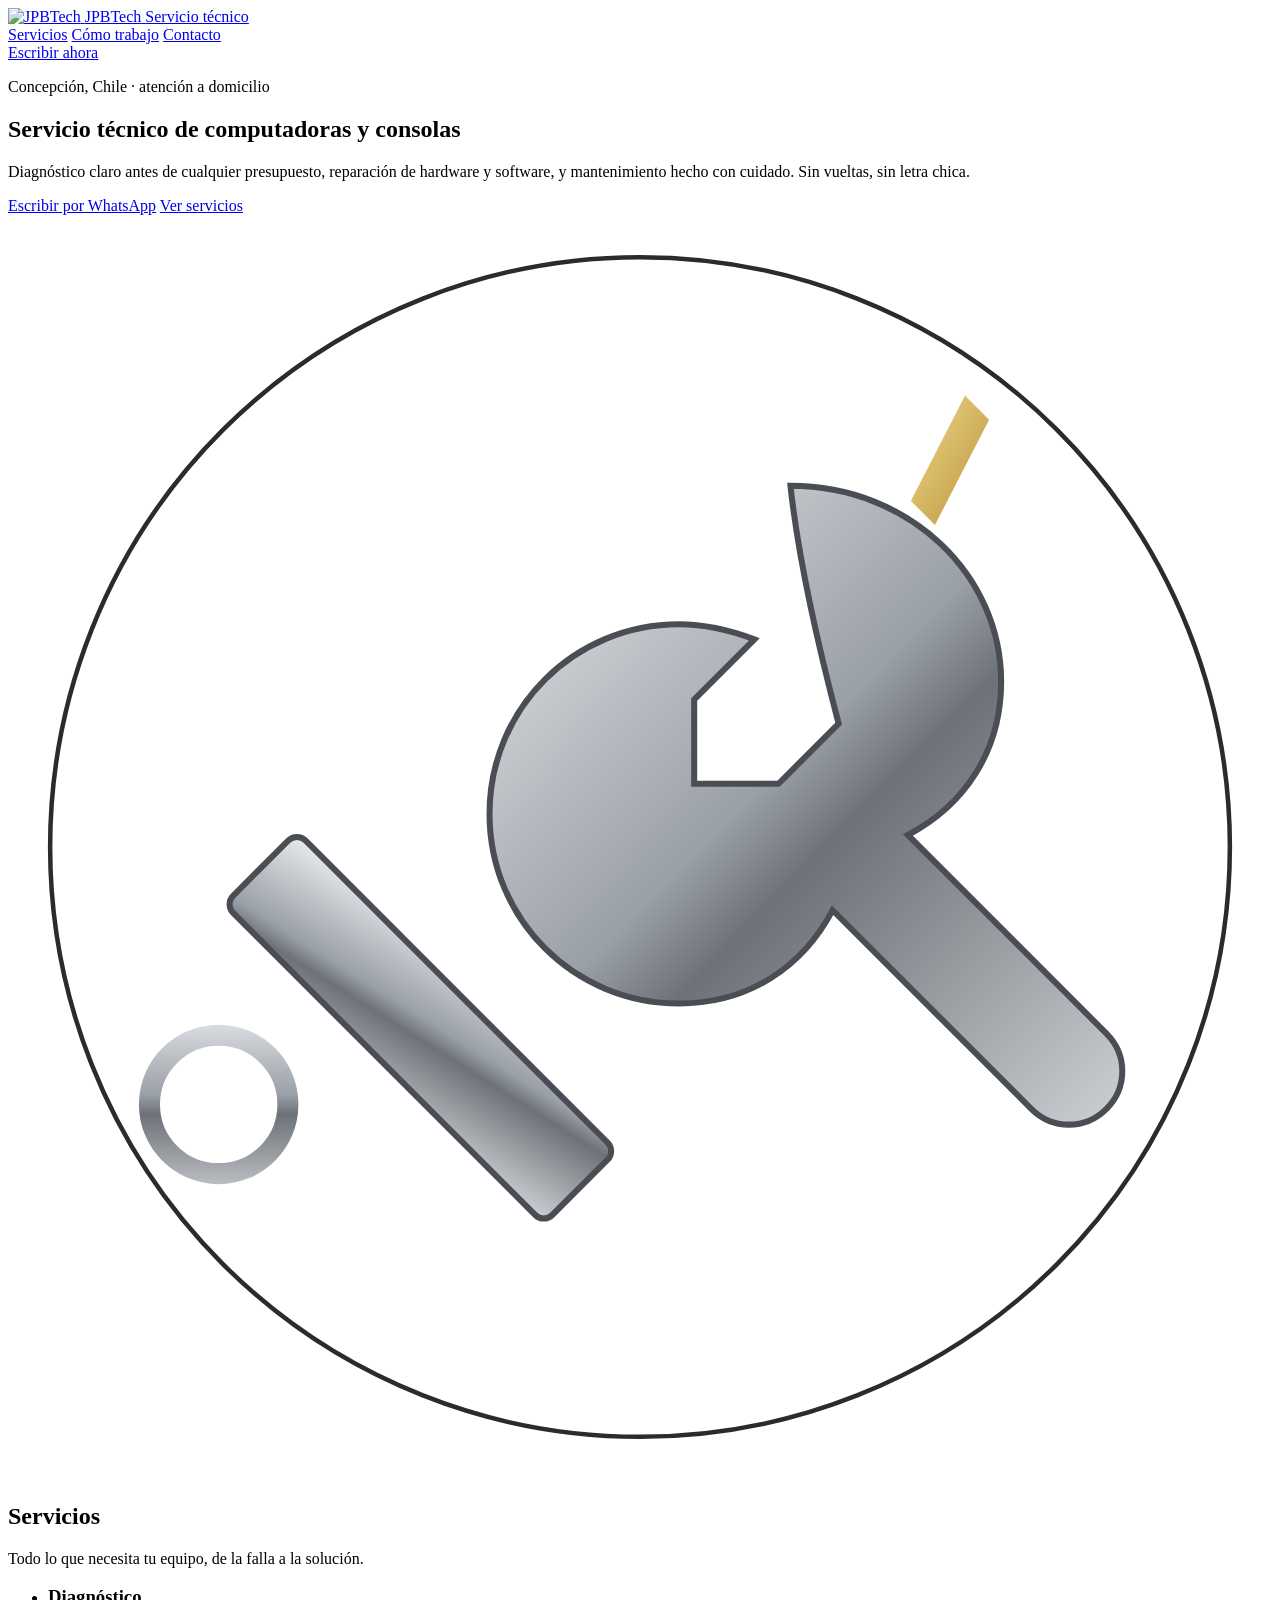
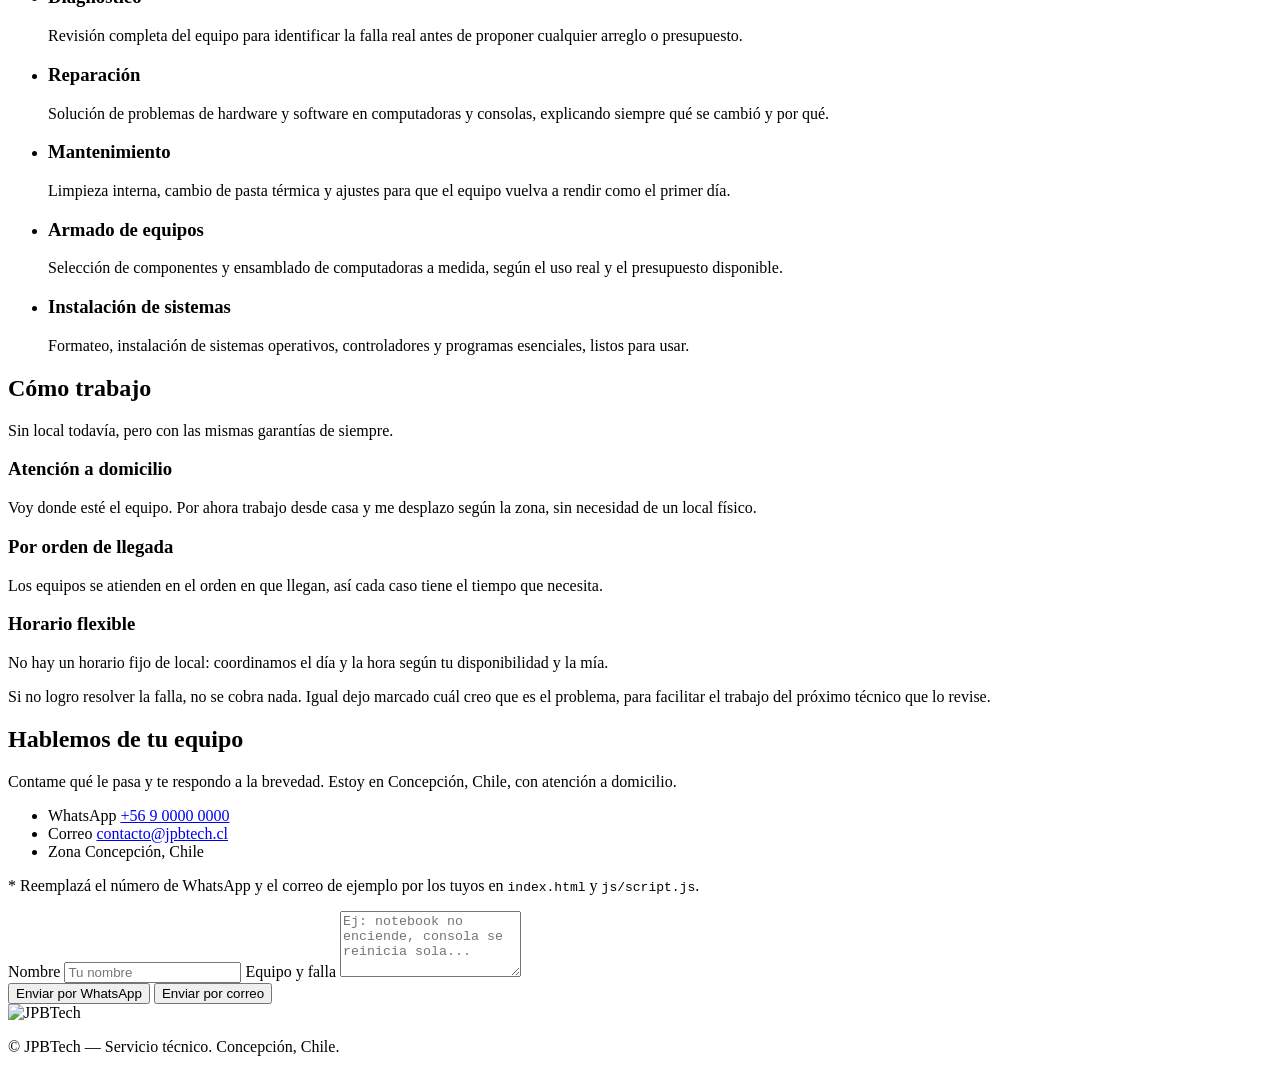
==== index.html @ 325e41e8 "Add files via upload" ====
<!DOCTYPE html>
<html lang="es">
<head>
<meta charset="UTF-8">
<meta name="viewport" content="width=device-width, initial-scale=1.0">
<title>JPBTech — Servicio Técnico de Computadoras y Consolas</title>
<meta name="description" content="Reparación, diagnóstico, mantenimiento y armado de computadoras y consolas en Concepción. Atención a domicilio.">
<link rel="icon" href="assets/logo.jpg">
<link rel="preconnect" href="https://fonts.googleapis.com">
<link rel="preconnect" href="https://fonts.gstatic.com" crossorigin>
<link href="https://fonts.googleapis.com/css2?family=Playfair+Display:ital,wght@0,500;0,600;1,500&family=Inter:wght@400;500;600&display=swap" rel="stylesheet">
<link rel="stylesheet" href="css/style.css">
</head>
<body>

<header class="site-header">
  <div class="wrap header-inner">
    <a href="#top" class="brand">
      <img src="assets/logo.jpg" alt="JPBTech" class="brand-mark">
      <span class="brand-text">
        <span class="brand-name">JPBTech</span>
        <span class="brand-sub">Servicio técnico</span>
      </span>
    </a>
    <nav class="main-nav" aria-label="Navegación principal">
      <a href="#servicios">Servicios</a>
      <a href="#como-trabajo">Cómo trabajo</a>
      <a href="#contacto">Contacto</a>
    </nav>
    <a href="#contacto" class="btn btn-ghost nav-cta">Escribir ahora</a>
  </div>
</header>

<main id="top">

  <!-- HERO -->
  <section class="hero">
    <div class="wrap hero-inner">
      <div class="hero-copy">
        <p class="hero-kicker">Concepción, Chile · atención a domicilio</p>
        <h1 class="hero-title">
          <span class="hero-title-script">Servicio técnico</span>
          <span class="hero-title-main">de computadoras y consolas</span>
        </h1>
        <p class="hero-lead">
          Diagnóstico claro antes de cualquier presupuesto, reparación de hardware
          y software, y mantenimiento hecho con cuidado. Sin vueltas, sin letra chica.
        </p>
        <div class="hero-actions">
          <a href="#contacto" class="btn btn-primary">Escribir por WhatsApp</a>
          <a href="#servicios" class="btn btn-outline">Ver servicios</a>
        </div>
      </div>
      <div class="hero-art" aria-hidden="true">
        <svg viewBox="0 0 420 420" class="tools-svg">
          <defs>
            <linearGradient id="chrome" x1="0%" y1="0%" x2="100%" y2="100%">
              <stop offset="0%" stop-color="#e9ebee"/>
              <stop offset="45%" stop-color="#9aa0a7"/>
              <stop offset="55%" stop-color="#6d7278"/>
              <stop offset="100%" stop-color="#cdd0d4"/>
            </linearGradient>
            <linearGradient id="gold" x1="0%" y1="0%" x2="100%" y2="100%">
              <stop offset="0%" stop-color="#f1d98a"/>
              <stop offset="100%" stop-color="#b8923b"/>
            </linearGradient>
          </defs>
          <circle cx="210" cy="210" r="196" fill="none" stroke="#2a2b2d" stroke-width="1.5"/>
          <g class="tool-wrench">
            <path d="M260 90 C300 90 330 120 330 155 C330 178 318 196 299 206 L365 272 C372 279 372 290 365 297 C358 304 347 304 340 297 L274 231 C264 250 246 262 223 262 C188 262 160 234 160 199 C160 164 188 136 223 136 C232 136 240 138 248 141 L228 161 L228 189 L256 189 L276 169 C271 150 263 118 260 90 Z"
                  fill="url(#chrome)" stroke="#4a4e54" stroke-width="2"/>
          </g>
          <g class="tool-iron">
            <rect x="96" y="205" width="150" height="34" rx="4" transform="rotate(45 96 205)" fill="url(#chrome)" stroke="#4a4e54" stroke-width="2"/>
            <rect x="70" y="263" width="46" height="46" rx="23" transform="rotate(45 70 263)" fill="none" stroke="url(#chrome)" stroke-width="7"/>
            <path d="M300 95 L318 60 L326 68 L308 103 Z" fill="url(#gold)"/>
          </g>
        </svg>
      </div>
    </div>
  </section>

  <!-- SERVICIOS -->
  <section id="servicios" class="services">
    <div class="wrap">
      <h2 class="section-title">Servicios</h2>
      <p class="section-lead">Todo lo que necesita tu equipo, de la falla a la solución.</p>

      <ul class="service-list">
        <li class="service-row">
          <h3>Diagnóstico</h3>
          <p>Revisión completa del equipo para identificar la falla real antes de proponer cualquier arreglo o presupuesto.</p>
        </li>
        <li class="service-row">
          <h3>Reparación</h3>
          <p>Solución de problemas de hardware y software en computadoras y consolas, explicando siempre qué se cambió y por qué.</p>
        </li>
        <li class="service-row">
          <h3>Mantenimiento</h3>
          <p>Limpieza interna, cambio de pasta térmica y ajustes para que el equipo vuelva a rendir como el primer día.</p>
        </li>
        <li class="service-row">
          <h3>Armado de equipos</h3>
          <p>Selección de componentes y ensamblado de computadoras a medida, según el uso real y el presupuesto disponible.</p>
        </li>
        <li class="service-row">
          <h3>Instalación de sistemas</h3>
          <p>Formateo, instalación de sistemas operativos, controladores y programas esenciales, listos para usar.</p>
        </li>
      </ul>
    </div>
  </section>

  <!-- COMO TRABAJO -->
  <section id="como-trabajo" class="how">
    <div class="wrap how-inner">
      <div class="how-head">
        <h2 class="section-title">Cómo trabajo</h2>
        <p class="section-lead">Sin local todavía, pero con las mismas garantías de siempre.</p>
      </div>
      <div class="how-points">
        <div class="how-point">
          <h3>Atención a domicilio</h3>
          <p>Voy donde esté el equipo. Por ahora trabajo desde casa y me desplazo según la zona, sin necesidad de un local físico.</p>
        </div>
        <div class="how-point">
          <h3>Por orden de llegada</h3>
          <p>Los equipos se atienden en el orden en que llegan, así cada caso tiene el tiempo que necesita.</p>
        </div>
        <div class="how-point">
          <h3>Horario flexible</h3>
          <p>No hay un horario fijo de local: coordinamos el día y la hora según tu disponibilidad y la mía.</p>
        </div>
      </div>

      <p class="how-guarantee">
        Si no logro resolver la falla, no se cobra nada. Igual dejo marcado cuál creo
        que es el problema, para facilitar el trabajo del próximo técnico que lo revise.
      </p>
    </div>
  </section>

  <!-- CONTACTO -->
  <section id="contacto" class="contact">
    <div class="wrap contact-inner">
      <div class="contact-info">
        <h2 class="section-title">Hablemos de tu equipo</h2>
        <p class="section-lead">
          Contame qué le pasa y te respondo a la brevedad. Estoy en Concepción, Chile,
          con atención a domicilio.
        </p>
        <ul class="contact-details">
          <li>
            <span class="contact-label">WhatsApp</span>
            <a href="https://wa.me/56900000000" target="_blank" rel="noopener">+56 9 0000 0000</a>
          </li>
          <li>
            <span class="contact-label">Correo</span>
            <a href="mailto:contacto@jpbtech.cl">contacto@jpbtech.cl</a>
          </li>
          <li>
            <span class="contact-label">Zona</span>
            <span>Concepción, Chile</span>
          </li>
        </ul>
        <p class="contact-note">
          * Reemplazá el número de WhatsApp y el correo de ejemplo por los tuyos en
          <code>index.html</code> y <code>js/script.js</code>.
        </p>
      </div>

      <form class="contact-form" id="contactForm">
        <label>
          Nombre
          <input type="text" name="nombre" required placeholder="Tu nombre">
        </label>
        <label>
          Equipo y falla
          <textarea name="mensaje" rows="4" required placeholder="Ej: notebook no enciende, consola se reinicia sola..."></textarea>
        </label>
        <div class="contact-form-actions">
          <button type="submit" class="btn btn-primary" data-action="whatsapp">Enviar por WhatsApp</button>
          <button type="submit" class="btn btn-outline" data-action="email">Enviar por correo</button>
        </div>
      </form>
    </div>
  </section>

</main>

<footer class="site-footer">
  <div class="wrap footer-inner">
    <img src="assets/logo.jpg" alt="JPBTech" class="footer-mark">
    <p>© <span id="year"></span> JPBTech — Servicio técnico. Concepción, Chile.</p>
  </div>
</footer>

<script src="js/script.js"></script>
</body>
</html>
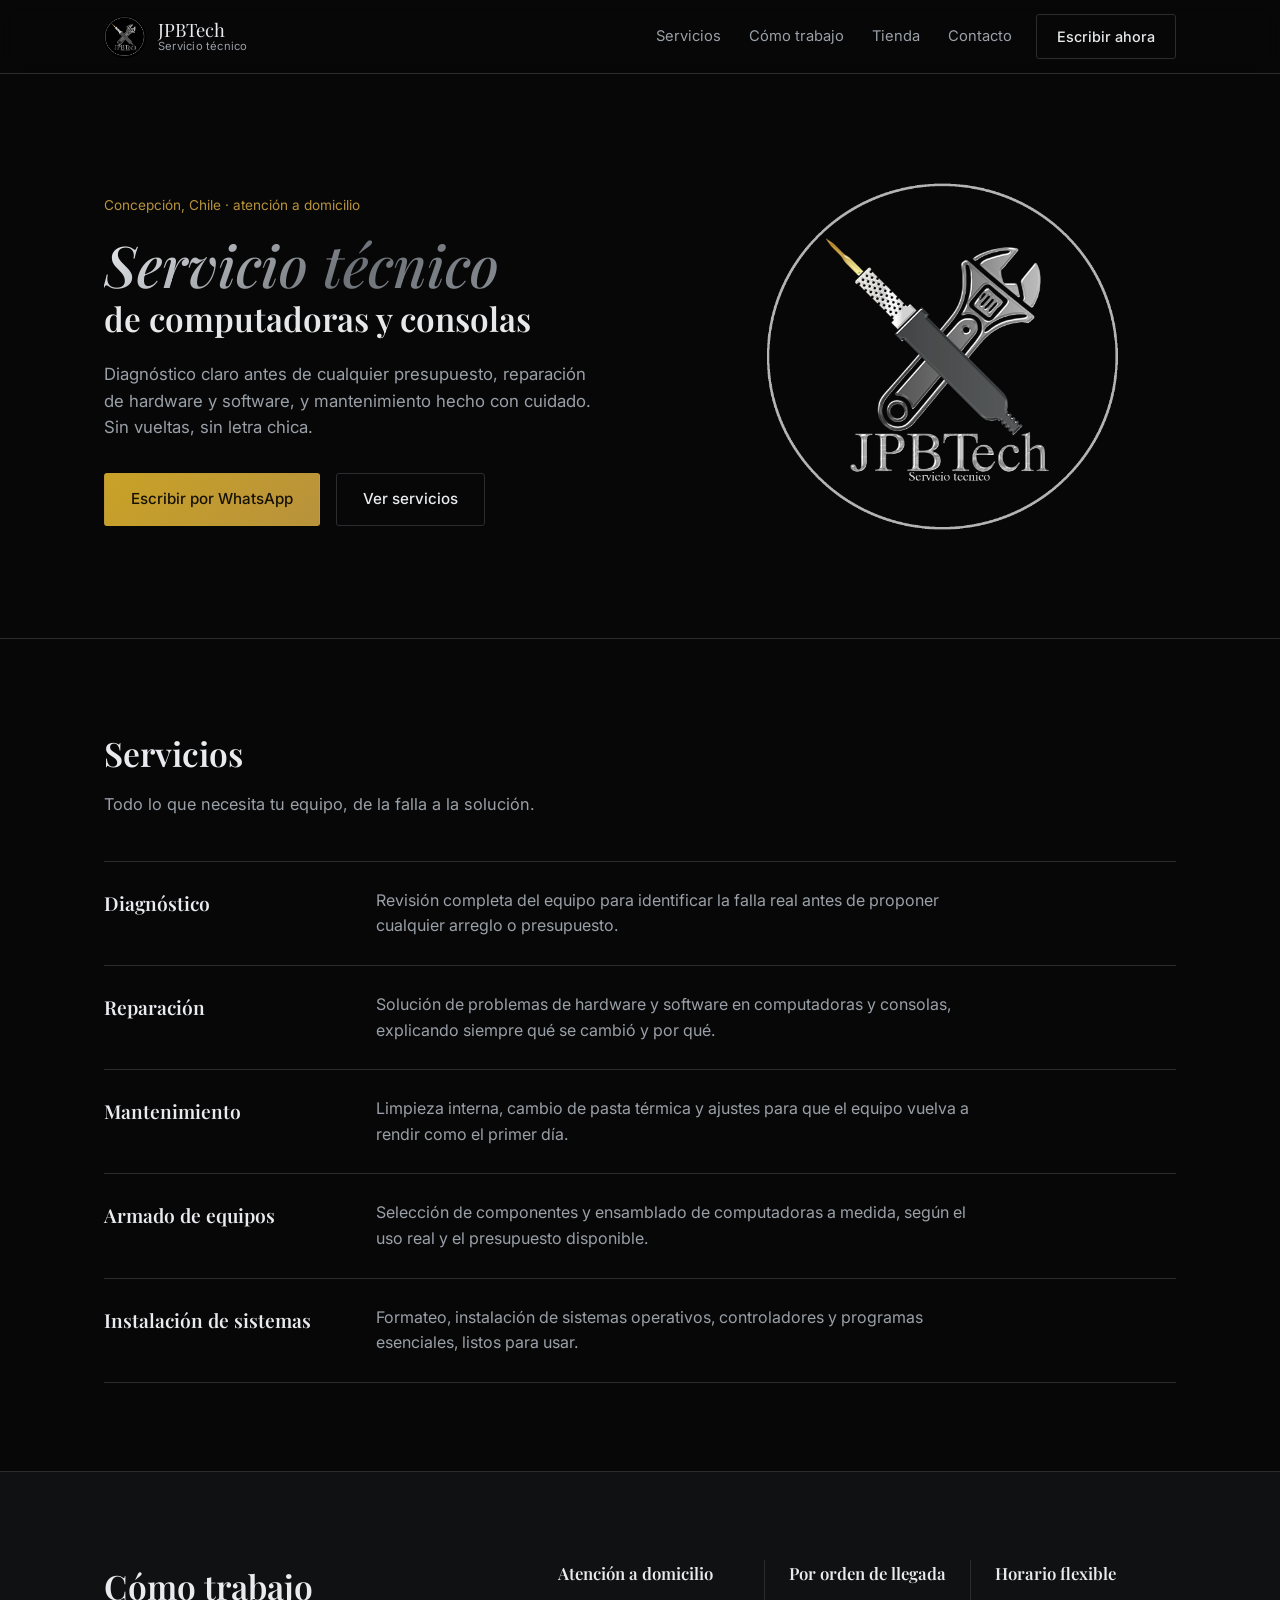
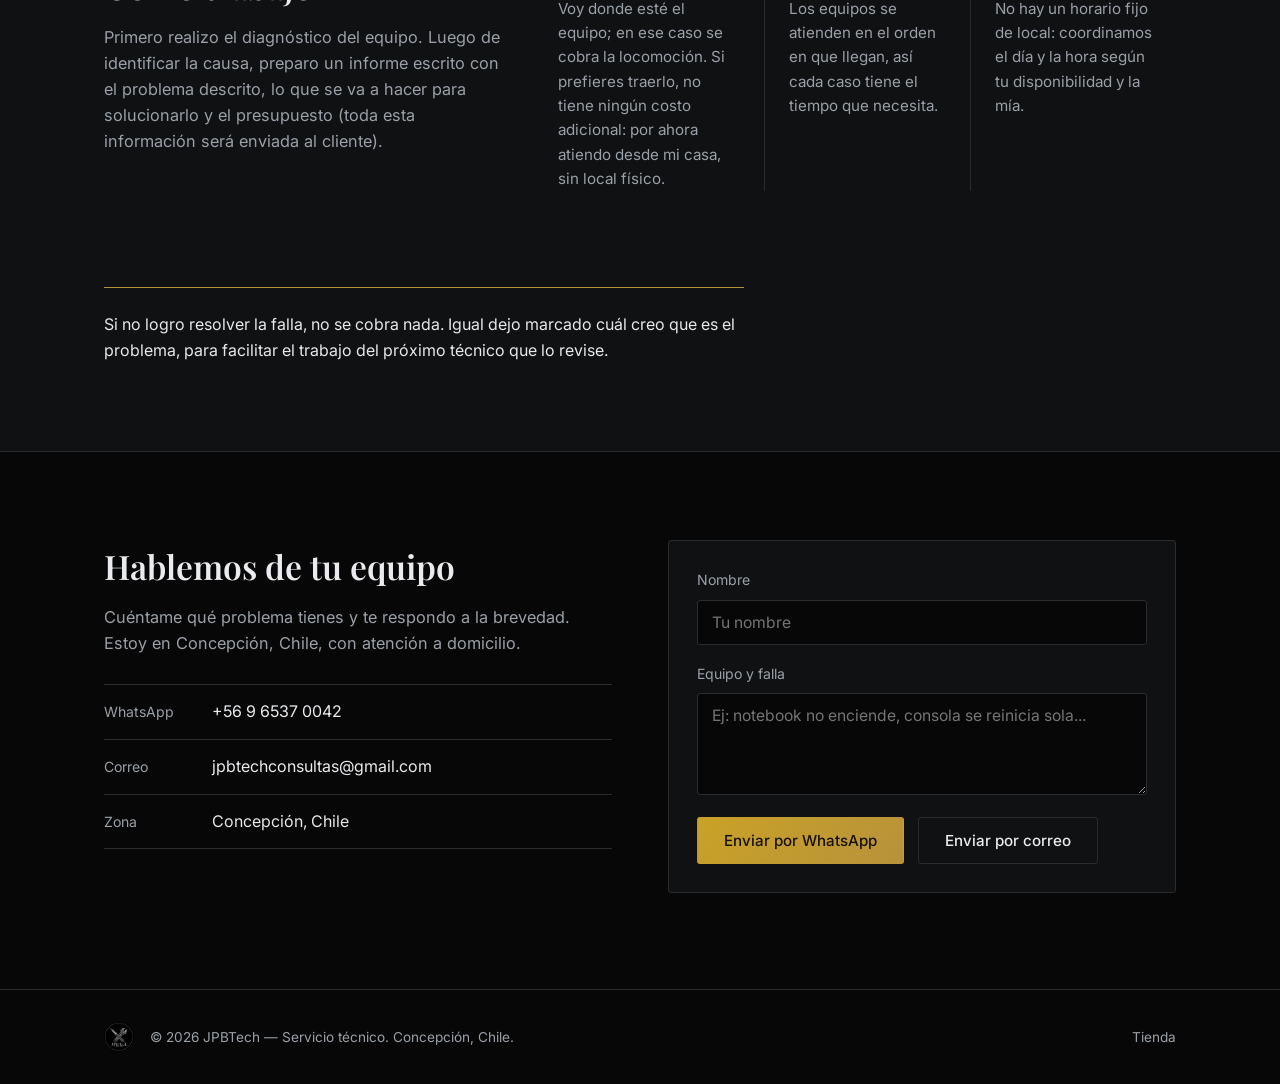
==== commit 571dca48: "Add files via upload" ====
--- a/index.html
+++ b/index.html
@@ -4,7 +4,7 @@
 <meta charset="UTF-8">
 <meta name="viewport" content="width=device-width, initial-scale=1.0">
 <title>JPBTech — Servicio Técnico de Computadoras y Consolas</title>
-<meta name="description" content="Reparación, diagnóstico, mantenimiento y armado de computadoras y consolas en Concepción. Atención a domicilio.">
+<meta name="description" content="Reparación, diagnóstico, mantenimiento y armado de computadoras y consolas en Concepción.">
 <link rel="icon" href="assets/logo.jpg">
 <link rel="preconnect" href="https://fonts.googleapis.com">
 <link rel="preconnect" href="https://fonts.gstatic.com" crossorigin>
@@ -25,6 +25,7 @@
     <nav class="main-nav" aria-label="Navegación principal">
       <a href="#servicios">Servicios</a>
       <a href="#como-trabajo">Cómo trabajo</a>
+      <a href="tienda.html" target="_blank" rel="noopener">Tienda</a>
       <a href="#contacto">Contacto</a>
     </nav>
     <a href="#contacto" class="btn btn-ghost nav-cta">Escribir ahora</a>
@@ -51,31 +52,8 @@
           <a href="#servicios" class="btn btn-outline">Ver servicios</a>
         </div>
       </div>
-      <div class="hero-art" aria-hidden="true">
-        <svg viewBox="0 0 420 420" class="tools-svg">
-          <defs>
-            <linearGradient id="chrome" x1="0%" y1="0%" x2="100%" y2="100%">
-              <stop offset="0%" stop-color="#e9ebee"/>
-              <stop offset="45%" stop-color="#9aa0a7"/>
-              <stop offset="55%" stop-color="#6d7278"/>
-              <stop offset="100%" stop-color="#cdd0d4"/>
-            </linearGradient>
-            <linearGradient id="gold" x1="0%" y1="0%" x2="100%" y2="100%">
-              <stop offset="0%" stop-color="#f1d98a"/>
-              <stop offset="100%" stop-color="#b8923b"/>
-            </linearGradient>
-          </defs>
-          <circle cx="210" cy="210" r="196" fill="none" stroke="#2a2b2d" stroke-width="1.5"/>
-          <g class="tool-wrench">
-            <path d="M260 90 C300 90 330 120 330 155 C330 178 318 196 299 206 L365 272 C372 279 372 290 365 297 C358 304 347 304 340 297 L274 231 C264 250 246 262 223 262 C188 262 160 234 160 199 C160 164 188 136 223 136 C232 136 240 138 248 141 L228 161 L228 189 L256 189 L276 169 C271 150 263 118 260 90 Z"
-                  fill="url(#chrome)" stroke="#4a4e54" stroke-width="2"/>
-          </g>
-          <g class="tool-iron">
-            <rect x="96" y="205" width="150" height="34" rx="4" transform="rotate(45 96 205)" fill="url(#chrome)" stroke="#4a4e54" stroke-width="2"/>
-            <rect x="70" y="263" width="46" height="46" rx="23" transform="rotate(45 70 263)" fill="none" stroke="url(#chrome)" stroke-width="7"/>
-            <path d="M300 95 L318 60 L326 68 L308 103 Z" fill="url(#gold)"/>
-          </g>
-        </svg>
+      <div class="hero-art">
+        <img src="assets/logo2.png" alt="Logo JPBTech, servicio técnico" class="hero-logo">
       </div>
     </div>
   </section>
@@ -116,12 +94,12 @@
     <div class="wrap how-inner">
       <div class="how-head">
         <h2 class="section-title">Cómo trabajo</h2>
-        <p class="section-lead">Sin local todavía, pero con las mismas garantías de siempre.</p>
+        <p class="section-lead">Primero realizo el diagnóstico del equipo. Luego de identificar la causa, preparo un informe escrito con el problema descrito, lo que se va a hacer para solucionarlo y el presupuesto (toda esta información será enviada al cliente).</p>
       </div>
       <div class="how-points">
         <div class="how-point">
           <h3>Atención a domicilio</h3>
-          <p>Voy donde esté el equipo. Por ahora trabajo desde casa y me desplazo según la zona, sin necesidad de un local físico.</p>
+          <p>Voy donde esté el equipo; en ese caso se cobra la locomoción. Si prefieres traerlo, no tiene ningún costo adicional: por ahora atiendo desde mi casa, sin local físico.</p>
         </div>
         <div class="how-point">
           <h3>Por orden de llegada</h3>
@@ -146,27 +124,23 @@
       <div class="contact-info">
         <h2 class="section-title">Hablemos de tu equipo</h2>
         <p class="section-lead">
-          Contame qué le pasa y te respondo a la brevedad. Estoy en Concepción, Chile,
+          Cuéntame qué problema tienes y te respondo a la brevedad. Estoy en Concepción, Chile,
           con atención a domicilio.
         </p>
         <ul class="contact-details">
           <li>
             <span class="contact-label">WhatsApp</span>
-            <a href="https://wa.me/56900000000" target="_blank" rel="noopener">+56 9 0000 0000</a>
+            <a href="https://wa.me/56965370042" target="_blank" rel="noopener">+56 9 6537 0042</a>
           </li>
           <li>
             <span class="contact-label">Correo</span>
-            <a href="mailto:contacto@jpbtech.cl">contacto@jpbtech.cl</a>
+            <a href="mailto:jpbtechconsultas@gmail.com">jpbtechconsultas@gmail.com</a>
           </li>
           <li>
             <span class="contact-label">Zona</span>
             <span>Concepción, Chile</span>
           </li>
         </ul>
-        <p class="contact-note">
-          * Reemplazá el número de WhatsApp y el correo de ejemplo por los tuyos en
-          <code>index.html</code> y <code>js/script.js</code>.
-        </p>
       </div>
 
       <form class="contact-form" id="contactForm">
@@ -192,6 +166,7 @@
   <div class="wrap footer-inner">
     <img src="assets/logo.jpg" alt="JPBTech" class="footer-mark">
     <p>© <span id="year"></span> JPBTech — Servicio técnico. Concepción, Chile.</p>
+    <a href="tienda.html" target="_blank" rel="noopener" class="footer-link">Tienda</a>
   </div>
 </footer>
 
--- a/css/style.css
+++ b/css/style.css
@@ -0,0 +1,429 @@
+/* ===========================================================
+   JPBTech — estilos
+   Paleta: negro de fondo, cromado (gris/plata) y acento dorado,
+   tomada del logo. Tipografía: Playfair Display (títulos) +
+   Inter (texto).
+   =========================================================== */
+
+:root{
+  --black:        #070707;
+  --panel:        #101113;
+  --panel-2:      #16181b;
+  --line:         #2a2c30;
+
+  --chrome-1:     #e9ebee;
+  --chrome-2:     #9aa0a7;
+  --chrome-3:     #6d7278;
+
+  --gold:         #c9a227;
+  --gold-soft:    #b8923b;
+
+  --text:         #e7e8ea;
+  --text-muted:   #9aa0a8;
+
+  --font-display: "Playfair Display", Georgia, serif;
+  --font-body:    "Inter", -apple-system, BlinkMacSystemFont, sans-serif;
+
+  --radius: 3px;
+  --max-w: 1120px;
+}
+
+*{ box-sizing: border-box; }
+
+html{ scroll-behavior: smooth; }
+
+body{
+  margin: 0;
+  background: var(--black);
+  color: var(--text);
+  font-family: var(--font-body);
+  font-size: 16px;
+  line-height: 1.6;
+  -webkit-font-smoothing: antialiased;
+}
+
+a{ color: inherit; text-decoration: none; }
+
+.wrap{
+  max-width: var(--max-w);
+  margin: 0 auto;
+  padding: 0 24px;
+}
+
+h1,h2,h3{
+  font-family: var(--font-display);
+  font-weight: 600;
+  margin: 0;
+  color: var(--chrome-1);
+}
+
+p{ margin: 0; color: var(--text-muted); }
+
+/* -------------------- Botones -------------------- */
+.btn{
+  display: inline-flex;
+  align-items: center;
+  justify-content: center;
+  padding: 13px 26px;
+  font-family: var(--font-body);
+  font-size: 0.95rem;
+  font-weight: 500;
+  border-radius: var(--radius);
+  border: 1px solid transparent;
+  cursor: pointer;
+  transition: border-color .2s ease, background-color .2s ease, color .2s ease;
+}
+.btn-primary{
+  background: linear-gradient(135deg, var(--gold) 0%, var(--gold-soft) 100%);
+  color: #171206;
+}
+.btn-primary:hover{ filter: brightness(1.08); }
+
+.btn-outline{
+  background: transparent;
+  color: var(--chrome-1);
+  border-color: var(--line);
+}
+.btn-outline:hover{ border-color: var(--chrome-2); }
+
+.btn-ghost{
+  background: transparent;
+  color: var(--text);
+  border-color: var(--line);
+  padding: 10px 20px;
+  font-size: 0.9rem;
+}
+.btn-ghost:hover{ border-color: var(--gold-soft); color: var(--chrome-1); }
+
+/* -------------------- Header -------------------- */
+.site-header{
+  position: sticky;
+  top: 0;
+  z-index: 20;
+  background: rgba(7,7,7,.86);
+  backdrop-filter: blur(8px);
+  border-bottom: 1px solid var(--line);
+}
+.header-inner{
+  display: flex;
+  align-items: center;
+  justify-content: space-between;
+  gap: 24px;
+  padding-top: 14px;
+  padding-bottom: 14px;
+}
+.brand{
+  display: flex;
+  align-items: center;
+  gap: 12px;
+}
+.brand-mark{
+  width: 42px;
+  height: 42px;
+  border-radius: 50%;
+  object-fit: cover;
+}
+.brand-text{ display: flex; flex-direction: column; line-height: 1.1; }
+.brand-name{
+  font-family: var(--font-display);
+  font-size: 1.15rem;
+  color: var(--chrome-1);
+}
+.brand-sub{
+  font-size: 0.7rem;
+  color: var(--text-muted);
+  letter-spacing: .02em;
+}
+
+.main-nav{
+  display: flex;
+  gap: 28px;
+  margin-left: auto;
+}
+.main-nav a{
+  font-size: 0.92rem;
+  color: var(--text-muted);
+  transition: color .2s ease;
+}
+.main-nav a:hover{ color: var(--chrome-1); }
+
+.nav-cta{ flex-shrink: 0; }
+
+/* -------------------- Hero -------------------- */
+.hero{
+  padding: 96px 0 88px;
+  border-bottom: 1px solid var(--line);
+}
+.hero-inner{
+  display: grid;
+  grid-template-columns: 1.1fr 0.9fr;
+  align-items: center;
+  gap: 48px;
+}
+.hero-kicker{
+  font-size: 0.85rem;
+  color: var(--gold-soft);
+  margin-bottom: 18px;
+}
+.hero-title{
+  display: flex;
+  flex-direction: column;
+  gap: 4px;
+  margin-bottom: 22px;
+}
+.hero-title-script{
+  font-family: var(--font-display);
+  font-style: italic;
+  font-weight: 500;
+  font-size: clamp(2.6rem, 5vw, 3.6rem);
+  background: linear-gradient(135deg, var(--chrome-1) 0%, var(--chrome-3) 45%, var(--chrome-2) 100%);
+  -webkit-background-clip: text;
+  background-clip: text;
+  color: transparent;
+  line-height: 1.05;
+}
+.hero-title-main{
+  font-family: var(--font-display);
+  font-weight: 600;
+  font-size: clamp(1.5rem, 2.6vw, 2.1rem);
+  color: var(--text);
+  line-height: 1.2;
+}
+.hero-lead{
+  max-width: 46ch;
+  font-size: 1.05rem;
+  margin-bottom: 32px;
+}
+.hero-actions{ display: flex; gap: 16px; flex-wrap: wrap; }
+
+.hero-art{ display: flex; justify-content: center; }
+.hero-logo{
+  width: 100%;
+  max-width: 380px;
+  aspect-ratio: 1 / 1;
+  border-radius: 50%;
+  object-fit: cover;
+  animation: logo-in .9s cubic-bezier(.2,.7,.2,1) both;
+}
+@keyframes logo-in{
+  from{ opacity: 0; transform: scale(.94); }
+  to{ opacity: 1; transform: scale(1); }
+}
+@media (prefers-reduced-motion: reduce){
+  .hero-logo{ animation: none; }
+}
+
+/* -------------------- Secciones genéricas -------------------- */
+.section-title{
+  font-size: clamp(1.7rem, 3vw, 2.1rem);
+}
+.section-lead{
+  margin-top: 10px;
+  max-width: 56ch;
+  font-size: 1.02rem;
+}
+
+/* -------------------- Servicios -------------------- */
+.services{ padding: 88px 0; border-bottom: 1px solid var(--line); }
+
+.service-list{
+  list-style: none;
+  margin: 44px 0 0;
+  padding: 0;
+  border-top: 1px solid var(--line);
+}
+.service-row{
+  display: grid;
+  grid-template-columns: 240px 1fr;
+  gap: 32px;
+  padding: 26px 0;
+  border-bottom: 1px solid var(--line);
+}
+.service-row h3{
+  font-size: 1.2rem;
+  color: var(--chrome-1);
+}
+.service-row p{ max-width: 60ch; }
+
+/* -------------------- Cómo trabajo -------------------- */
+.how{ padding: 88px 0; border-bottom: 1px solid var(--line); background: var(--panel); }
+.how-inner{ display: grid; grid-template-columns: 0.9fr 1.4fr; gap: 56px; }
+.how-points{
+  display: grid;
+  grid-template-columns: repeat(3, 1fr);
+  gap: 0;
+}
+.how-point{
+  padding: 0 24px;
+  border-left: 1px solid var(--line);
+}
+.how-point:first-child{ padding-left: 0; border-left: none; }
+.how-point h3{ font-size: 1.05rem; margin-bottom: 10px; color: var(--chrome-1); }
+.how-point p{ font-size: 0.95rem; }
+
+.how-guarantee{
+  grid-column: 1 / -1;
+  margin-top: 40px;
+  padding-top: 24px;
+  border-top: 1px solid var(--gold-soft);
+  max-width: 64ch;
+  font-size: 1rem;
+  color: var(--text);
+}
+
+/* -------------------- Contacto -------------------- */
+.contact{ padding: 88px 0 96px; }
+.contact-inner{
+  display: grid;
+  grid-template-columns: 1fr 1fr;
+  gap: 56px;
+  align-items: start;
+}
+.contact-details{
+  list-style: none;
+  margin: 28px 0 0;
+  padding: 0;
+  border-top: 1px solid var(--line);
+}
+.contact-details li{
+  display: flex;
+  gap: 18px;
+  align-items: baseline;
+  padding: 14px 0;
+  border-bottom: 1px solid var(--line);
+  font-size: 1rem;
+}
+.contact-label{
+  width: 90px;
+  flex-shrink: 0;
+  color: var(--text-muted);
+  font-size: 0.88rem;
+}
+.contact-details a{ color: var(--chrome-1); }
+.contact-details a:hover{ color: var(--gold-soft); }
+
+.contact-note{
+  margin-top: 20px;
+  font-size: 0.82rem;
+  color: var(--text-muted);
+  opacity: .8;
+}
+.contact-note code{
+  background: var(--panel-2);
+  padding: 2px 6px;
+  border-radius: 2px;
+  font-size: 0.8rem;
+}
+
+.contact-form{
+  display: flex;
+  flex-direction: column;
+  gap: 18px;
+  background: var(--panel);
+  border: 1px solid var(--line);
+  border-radius: var(--radius);
+  padding: 28px;
+}
+.contact-form label{
+  display: flex;
+  flex-direction: column;
+  gap: 8px;
+  font-size: 0.88rem;
+  color: var(--text-muted);
+}
+.contact-form input,
+.contact-form textarea{
+  font-family: var(--font-body);
+  font-size: 0.98rem;
+  background: var(--black);
+  border: 1px solid var(--line);
+  border-radius: var(--radius);
+  padding: 12px 14px;
+  color: var(--text);
+  resize: vertical;
+}
+.contact-form input:focus,
+.contact-form textarea:focus{
+  outline: 2px solid var(--gold-soft);
+  outline-offset: 1px;
+}
+.contact-form-actions{
+  display: flex;
+  gap: 14px;
+  flex-wrap: wrap;
+  margin-top: 4px;
+}
+
+/* -------------------- Footer -------------------- */
+.site-footer{ border-top: 1px solid var(--line); padding: 32px 0; }
+.footer-inner{
+  display: flex;
+  align-items: center;
+  gap: 16px;
+}
+.footer-mark{
+  width: 30px;
+  height: 30px;
+  border-radius: 50%;
+  object-fit: cover;
+  opacity: .9;
+}
+.footer-inner p{ font-size: 0.85rem; }
+.footer-link{
+  margin-left: auto;
+  font-size: 0.85rem;
+  color: var(--text-muted);
+  transition: color .2s ease;
+}
+.footer-link:hover{ color: var(--chrome-1); }
+
+/* -------------------- Accesibilidad -------------------- */
+a:focus-visible,
+button:focus-visible{
+  outline: 2px solid var(--gold-soft);
+  outline-offset: 2px;
+}
+
+/* -------------------- Responsive -------------------- */
+@media (max-width: 880px){
+  .hero-inner{ grid-template-columns: 1fr; }
+  .hero-art{ order: -1; }
+  .hero-logo{ max-width: 240px; }
+
+  .service-row{ grid-template-columns: 1fr; gap: 8px; }
+
+  .how-inner{ grid-template-columns: 1fr; }
+  .how-points{ grid-template-columns: 1fr; gap: 24px; }
+  .how-point{ border-left: none; padding-left: 0; }
+
+  .contact-inner{ grid-template-columns: 1fr; }
+
+  .main-nav{ display: none; }
+}
+
+@media (max-width: 480px){
+  .hero{ padding: 64px 0 56px; }
+  .services, .how, .contact{ padding: 56px 0; }
+}
+
+/* -------------------- Página Tienda (próximamente) -------------------- */
+.soon{
+  min-height: calc(100vh - 150px);
+  display: flex;
+  align-items: center;
+  padding: 72px 0;
+}
+.soon-inner{ max-width: 620px; }
+.soon-title{
+  font-family: var(--font-display);
+  font-style: italic;
+  font-weight: 500;
+  font-size: clamp(3rem, 8vw, 5rem);
+  line-height: 1.05;
+  margin: 8px 0 22px;
+  background: linear-gradient(135deg, var(--chrome-1) 0%, var(--chrome-3) 45%, var(--chrome-2) 100%);
+  -webkit-background-clip: text;
+  background-clip: text;
+  color: transparent;
+}
+.soon-text{ font-size: 1.05rem; margin-bottom: 32px; max-width: 52ch; }
